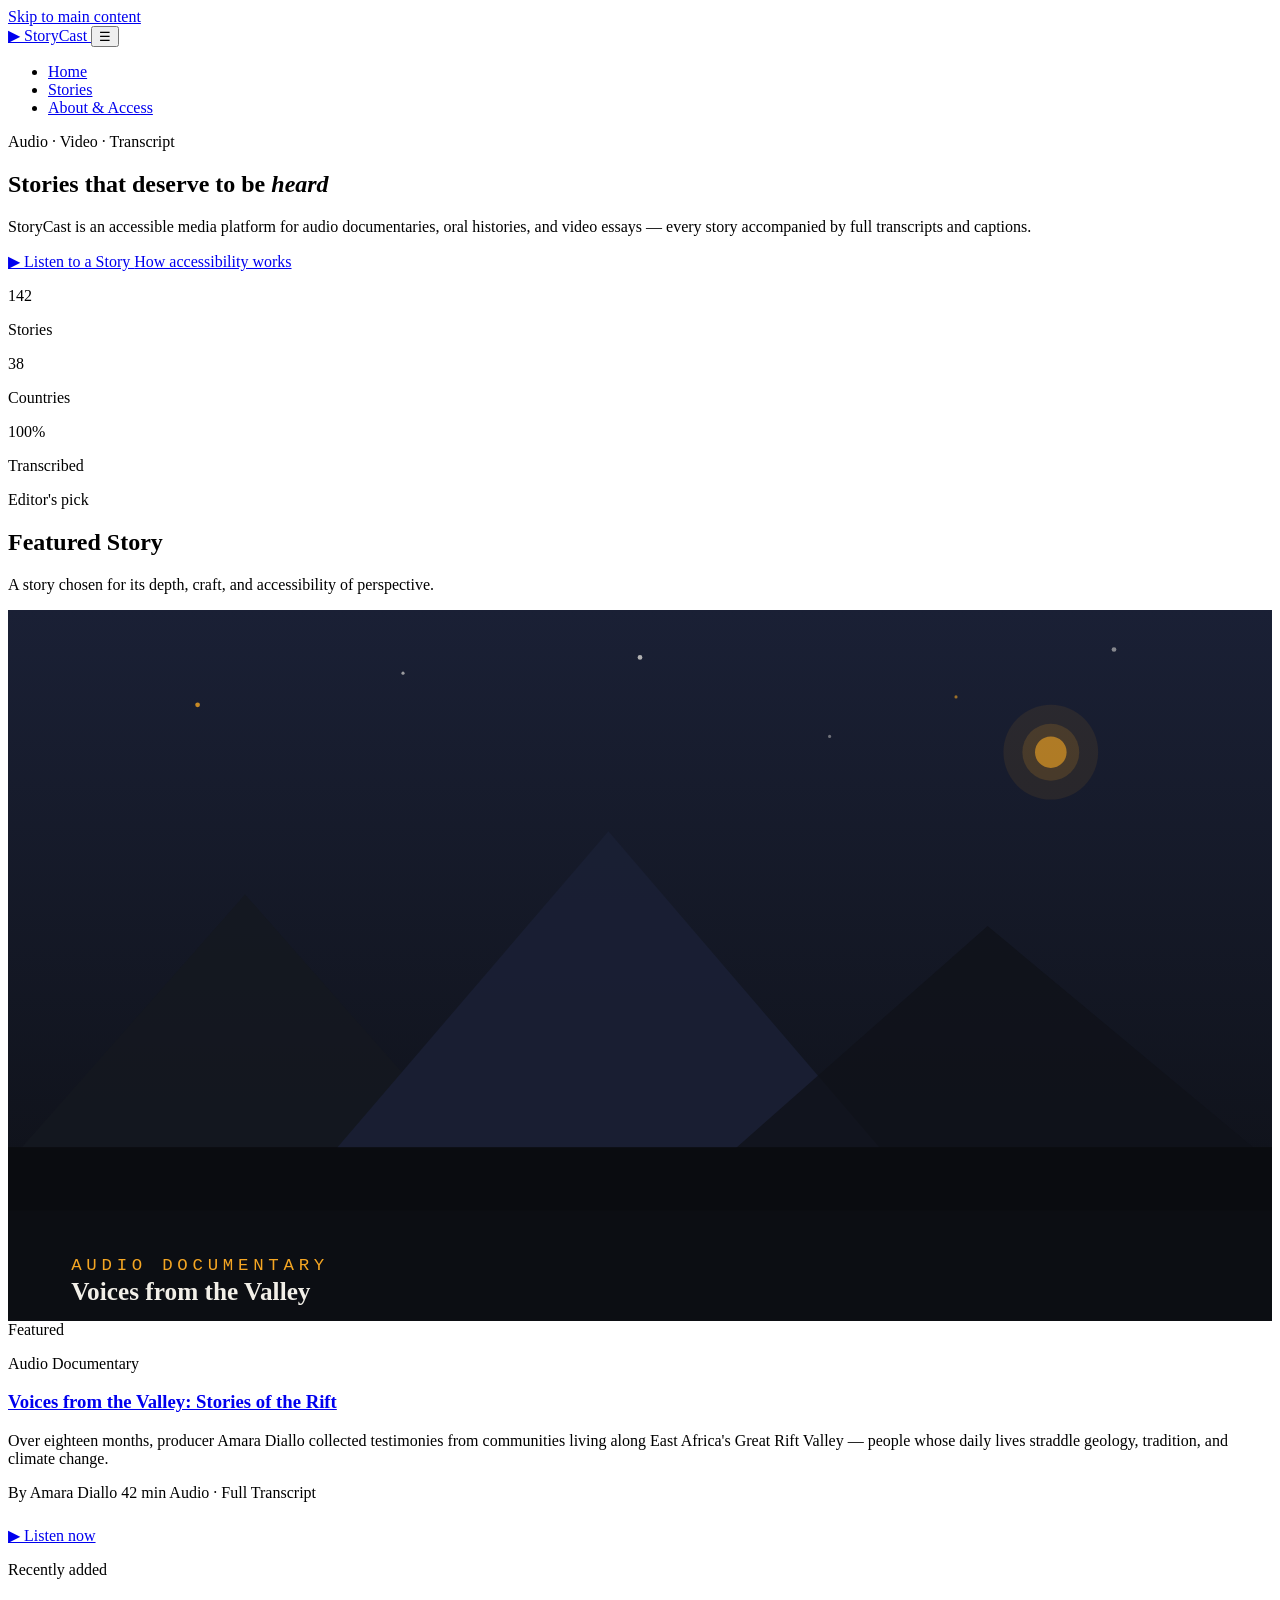
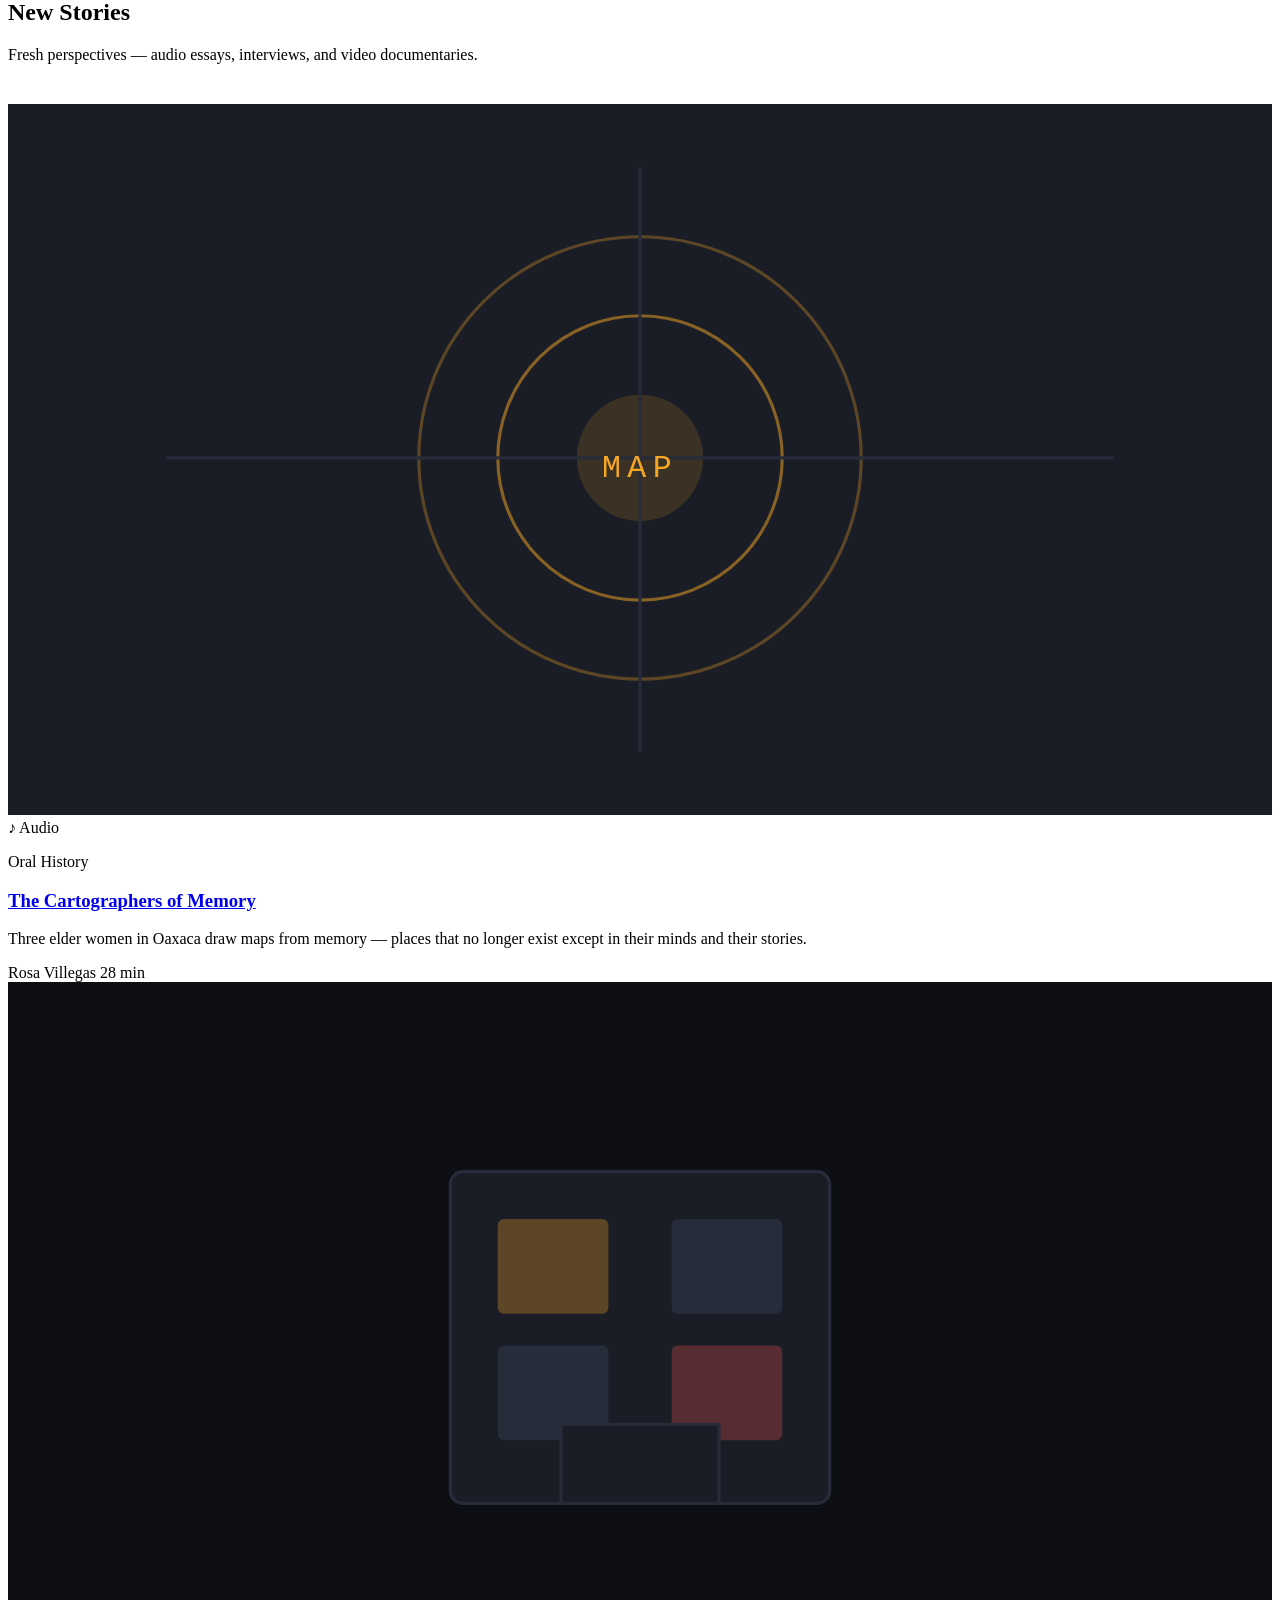
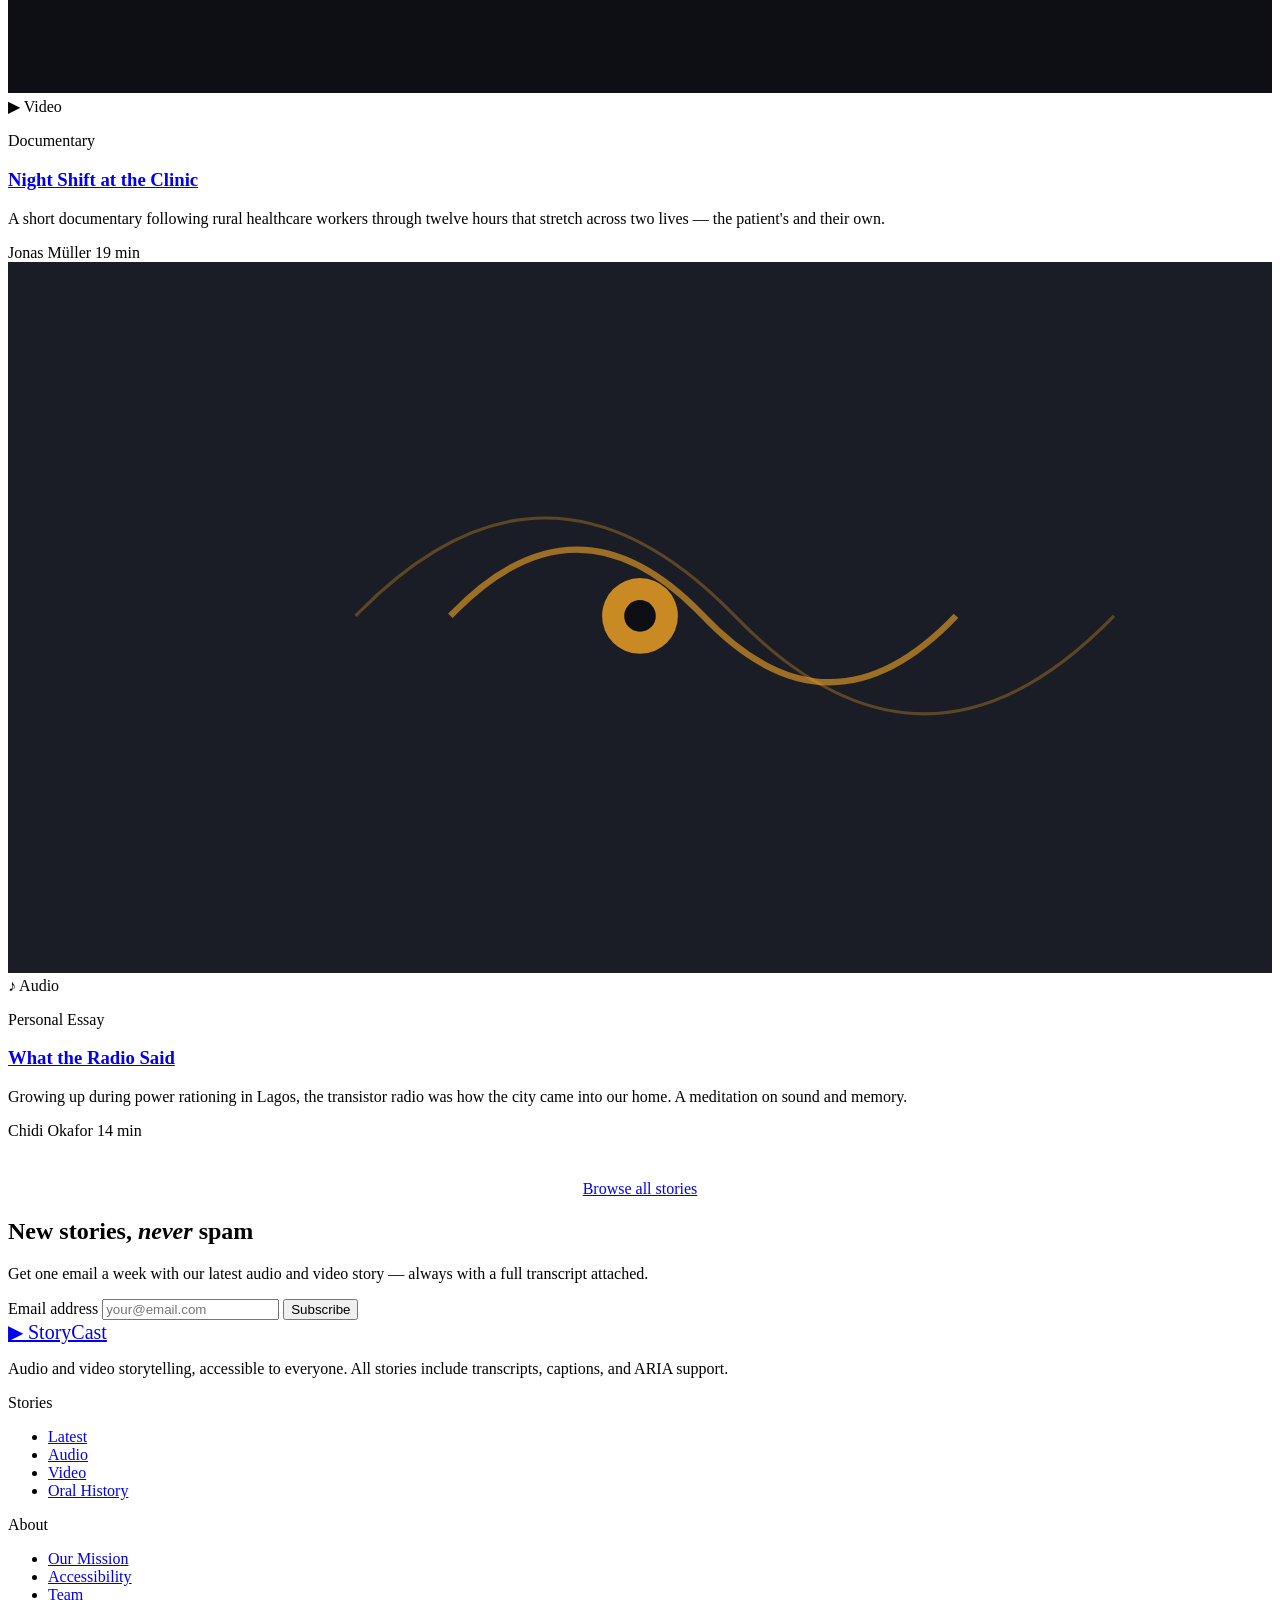
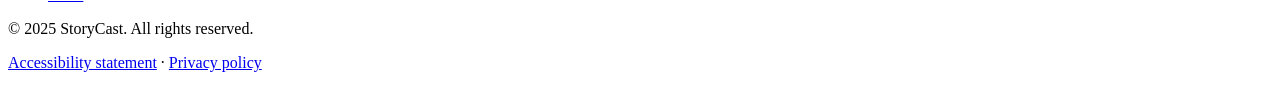
==== index.html @ 419a3214 "updates This HTML file serves as the main structure for the StoryCast website, including metadata, n" ====
<!DOCTYPE html>
<html lang="en">
<head>
  <meta charset="UTF-8" />
  <meta name="viewport" content="width=device-width, initial-scale=1.0" />
  <meta name="description" content="StoryCast — audio and video storytelling from voices around the world. Fully accessible, human-centered narratives." />
  <title>StoryCast — Audio & Video Storytelling</title>
  <link rel="stylesheet" href="css/main.css" />
</head>
<body>

  <!-- Skip navigation link for keyboard users -->
  <a class="skip-link" href="#main-content">Skip to main content</a>

  <!-- ─── Site Header ─────────────────────────────────────────────────── -->
  <header class="site-header" role="banner">
    <div class="container site-header__inner">
      <a href="index.html" class="site-header__logo" aria-label="StoryCast home">
        <span class="site-header__logo-mark" aria-hidden="true">▶</span>
        StoryCast
      </a>

      <button class="site-nav__toggle"
              aria-controls="primary-nav"
              aria-expanded="false"
              aria-label="Toggle navigation">
        ☰
      </button>

      <nav aria-label="Primary navigation">
        <ul class="site-nav" id="primary-nav" role="list">
          <li><a class="site-nav__link" href="index.html" aria-current="page">Home</a></li>
          <li><a class="site-nav__link" href="story/voices-from-the-valley.html">Stories</a></li>
          <li><a class="site-nav__link" href="about.html">About & Access</a></li>
        </ul>
      </nav>
    </div>
  </header>

  <!-- ─── Main Content ────────────────────────────────────────────────── -->
  <main id="main-content">

    <!-- Hero -->
    <section class="page-section" aria-labelledby="hero-heading">
      <div class="container">
        <div class="hero">
          <p class="hero__label" aria-hidden="true">Audio · Video · Transcript</p>

          <h1 class="hero__title" id="hero-heading">
            Stories that deserve to be <em>heard</em>
          </h1>

          <p class="hero__description">
            StoryCast is an accessible media platform for audio documentaries,
            oral histories, and video essays — every story accompanied by full
            transcripts and captions.
          </p>

          <div class="hero__actions">
            <a href="story/voices-from-the-valley.html" class="btn btn--primary">
              <span aria-hidden="true">▶</span>
              Listen to a Story
            </a>
            <a href="about.html" class="btn btn--outline">
              How accessibility works
            </a>
          </div>

          <div class="hero__stats" role="list" aria-label="Platform statistics">
            <div class="hero__stat" role="listitem">
              <p class="hero__stat-number">142</p>
              <p class="hero__stat-label">Stories</p>
            </div>
            <div class="hero__stat" role="listitem">
              <p class="hero__stat-number">38</p>
              <p class="hero__stat-label">Countries</p>
            </div>
            <div class="hero__stat" role="listitem">
              <p class="hero__stat-number">100%</p>
              <p class="hero__stat-label">Transcribed</p>
            </div>
          </div>
        </div>
      </div>
    </section>

    <!-- Featured Story -->
    <section class="page-section" aria-labelledby="featured-heading">
      <div class="container">
        <p class="section-label" aria-hidden="true">Editor's pick</p>
        <h2 class="section-title" id="featured-heading">Featured Story</h2>
        <p class="section-subtitle">A story chosen for its depth, craft, and accessibility of perspective.</p>

        <article class="featured-story" aria-label="Featured: Voices from the Valley">
          <div class="featured-story__media">
            <!-- Decorative placeholder image representing the story -->
            <svg aria-hidden="true" viewBox="0 0 800 450" xmlns="http://www.w3.org/2000/svg" style="width:100%;height:100%;display:block;">
              <defs>
                <linearGradient id="sky" x1="0" y1="0" x2="0" y2="1">
                  <stop offset="0%" stop-color="#1a2035"/>
                  <stop offset="100%" stop-color="#0D0F14"/>
                </linearGradient>
              </defs>
              <rect width="800" height="450" fill="url(#sky)"/>
              <!-- Mountains -->
              <polygon points="0,350 150,180 300,350" fill="#141820" opacity="0.8"/>
              <polygon points="200,350 380,140 560,350" fill="#1a2035" opacity="0.9"/>
              <polygon points="450,350 620,200 800,350" fill="#0f1219" opacity="0.8"/>
              <!-- Stars -->
              <circle cx="120" cy="60" r="1.5" fill="#F5A623" opacity="0.8"/>
              <circle cx="250" cy="40" r="1" fill="#F2EFE8" opacity="0.6"/>
              <circle cx="400" cy="30" r="1.5" fill="#F2EFE8" opacity="0.7"/>
              <circle cx="600" cy="55" r="1" fill="#F5A623" opacity="0.6"/>
              <circle cx="700" cy="25" r="1.5" fill="#F2EFE8" opacity="0.5"/>
              <circle cx="520" cy="80" r="1" fill="#F2EFE8" opacity="0.4"/>
              <!-- Moon glow -->
              <circle cx="660" cy="90" r="30" fill="#F5A623" opacity="0.08"/>
              <circle cx="660" cy="90" r="18" fill="#F5A623" opacity="0.15"/>
              <circle cx="660" cy="90" r="10" fill="#F5A623" opacity="0.6"/>
              <!-- Ground -->
              <rect x="0" y="340" width="800" height="110" fill="#0a0c10"/>
              <!-- Story text overlay area -->
              <rect x="0" y="380" width="800" height="70" fill="rgba(13,15,20,0.7)"/>
              <text x="40" y="418" fill="#F5A623" font-family="monospace" font-size="11" letter-spacing="3">AUDIO DOCUMENTARY</text>
              <text x="40" y="437" fill="#F2EFE8" font-family="Georgia" font-size="16" font-weight="bold">Voices from the Valley</text>
            </svg>
            <div class="featured-story__badge" aria-label="Featured story">Featured</div>
          </div>

          <div class="featured-story__content">
            <p class="featured-story__category">Audio Documentary</p>
            <h3 class="featured-story__title">
              <a href="story/voices-from-the-valley.html">
                Voices from the Valley: Stories of the Rift
              </a>
            </h3>
            <p class="featured-story__excerpt">
              Over eighteen months, producer Amara Diallo collected testimonies
              from communities living along East Africa's Great Rift Valley —
              people whose daily lives straddle geology, tradition, and climate change.
            </p>
            <div class="featured-story__meta">
              <span>By Amara Diallo</span>
              <span aria-label="Duration: 42 minutes">42 min</span>
              <span>Audio · Full Transcript</span>
            </div>
            <div style="margin-top: 1.5rem;">
              <a href="story/voices-from-the-valley.html" class="btn btn--primary">
                <span aria-hidden="true">▶</span> Listen now
              </a>
            </div>
          </div>
        </article>
      </div>
    </section>

    <!-- Recent Stories Grid -->
    <section class="page-section" aria-labelledby="recent-heading">
      <div class="container">
        <p class="section-label" aria-hidden="true">Recently added</p>
        <h2 class="section-title" id="recent-heading">New Stories</h2>
        <p class="section-subtitle">Fresh perspectives — audio essays, interviews, and video documentaries.</p>

        <div class="story-grid" style="margin-top: 2.5rem;">
          <div class="stories-grid">

            <article class="story-card" aria-label="Story: The Cartographers of Memory">
              <div class="story-card__thumbnail">
                <svg aria-hidden="true" viewBox="0 0 400 225" xmlns="http://www.w3.org/2000/svg" style="width:100%;height:100%">
                  <rect width="400" height="225" fill="#1A1D26"/>
                  <circle cx="200" cy="112" r="70" fill="none" stroke="#F5A623" stroke-width="1" opacity="0.3"/>
                  <circle cx="200" cy="112" r="45" fill="none" stroke="#F5A623" stroke-width="1" opacity="0.5"/>
                  <circle cx="200" cy="112" r="20" fill="#F5A623" opacity="0.15"/>
                  <line x1="50" y1="112" x2="350" y2="112" stroke="#272C3A" stroke-width="1"/>
                  <line x1="200" y1="20" x2="200" y2="205" stroke="#272C3A" stroke-width="1"/>
                  <text x="200" y="118" text-anchor="middle" fill="#F5A623" font-family="monospace" font-size="10" letter-spacing="2">MAP</text>
                </svg>
                <span class="story-card__badge story-card__badge--audio" aria-label="Audio story">
                  ♪ Audio
                </span>
              </div>
              <div class="story-card__body">
                <p class="story-card__category">Oral History</p>
                <h3 class="story-card__title">
                  <a href="story/voices-from-the-valley.html">The Cartographers of Memory</a>
                </h3>
                <p class="story-card__excerpt">
                  Three elder women in Oaxaca draw maps from memory — places that no
                  longer exist except in their minds and their stories.
                </p>
                <div class="story-card__meta">
                  <span>Rosa Villegas</span>
                  <span class="story-card__duration" aria-label="Duration: 28 minutes">28 min</span>
                </div>
              </div>
            </article>

            <article class="story-card" aria-label="Story: Night Shift at the Clinic">
              <div class="story-card__thumbnail">
                <svg aria-hidden="true" viewBox="0 0 400 225" xmlns="http://www.w3.org/2000/svg" style="width:100%;height:100%">
                  <rect width="400" height="225" fill="#0D0F14"/>
                  <rect x="140" y="60" width="120" height="105" rx="4" fill="#1A1D26" stroke="#272C3A" stroke-width="1"/>
                  <rect x="155" y="75" width="35" height="30" rx="2" fill="#F5A623" opacity="0.3"/>
                  <rect x="210" y="75" width="35" height="30" rx="2" fill="#272C3A"/>
                  <rect x="155" y="115" width="35" height="30" rx="2" fill="#272C3A"/>
                  <rect x="210" y="115" width="35" height="30" rx="2" fill="#E8534A" opacity="0.3"/>
                  <rect x="175" y="140" width="50" height="25" rx="0" fill="#1A1D26" stroke="#272C3A"/>
                </svg>
                <span class="story-card__badge story-card__badge--video" aria-label="Video story">
                  ▶ Video
                </span>
              </div>
              <div class="story-card__body">
                <p class="story-card__category">Documentary</p>
                <h3 class="story-card__title">
                  <a href="story/voices-from-the-valley.html">Night Shift at the Clinic</a>
                </h3>
                <p class="story-card__excerpt">
                  A short documentary following rural healthcare workers through 
                  twelve hours that stretch across two lives — the patient's and their own.
                </p>
                <div class="story-card__meta">
                  <span>Jonas Müller</span>
                  <span class="story-card__duration" aria-label="Duration: 19 minutes">19 min</span>
                </div>
              </div>
            </article>

            <article class="story-card" aria-label="Story: What the Radio Said">
              <div class="story-card__thumbnail">
                <svg aria-hidden="true" viewBox="0 0 400 225" xmlns="http://www.w3.org/2000/svg" style="width:100%;height:100%">
                  <rect width="400" height="225" fill="#1A1D26"/>
                  <!-- Sound waves -->
                  <path d="M140,112 Q180,70 220,112 Q260,154 300,112" fill="none" stroke="#F5A623" stroke-width="2" opacity="0.6"/>
                  <path d="M110,112 Q170,50 230,112 Q290,174 350,112" fill="none" stroke="#F5A623" stroke-width="1" opacity="0.3"/>
                  <circle cx="200" cy="112" r="12" fill="#F5A623" opacity="0.8"/>
                  <circle cx="200" cy="112" r="5" fill="#0D0F14"/>
                </svg>
                <span class="story-card__badge story-card__badge--audio" aria-label="Audio story">
                  ♪ Audio
                </span>
              </div>
              <div class="story-card__body">
                <p class="story-card__category">Personal Essay</p>
                <h3 class="story-card__title">
                  <a href="story/voices-from-the-valley.html">What the Radio Said</a>
                </h3>
                <p class="story-card__excerpt">
                  Growing up during power rationing in Lagos, the transistor radio 
                  was how the city came into our home. A meditation on sound and memory.
                </p>
                <div class="story-card__meta">
                  <span>Chidi Okafor</span>
                  <span class="story-card__duration" aria-label="Duration: 14 minutes">14 min</span>
                </div>
              </div>
            </article>

          </div><!-- .stories-grid -->
        </div><!-- .story-grid container query wrapper -->

        <div style="text-align: center; margin-top: 2.5rem;">
          <a href="story/voices-from-the-valley.html" class="btn btn--outline">Browse all stories</a>
        </div>
      </div>
    </section>

    <!-- Newsletter / CTA -->
    <section class="page-section" aria-labelledby="newsletter-heading">
      <div class="container">
        <div class="cta-band">
          <div>
            <h2 class="cta-band__heading" id="newsletter-heading">
              New stories, <em>never</em> spam
            </h2>
            <p class="cta-band__body">
              Get one email a week with our latest audio and video story — 
              always with a full transcript attached.
            </p>
          </div>
          <form class="cta-band__form" action="#" method="post" novalidate aria-label="Newsletter signup">
            <label for="newsletter-email" class="sr-only">Email address</label>
            <input
              class="cta-band__input"
              type="email"
              id="newsletter-email"
              name="email"
              placeholder="your@email.com"
              autocomplete="email"
              required
              aria-required="true"
            />
            <button type="submit" class="btn btn--primary">Subscribe</button>
          </form>
        </div>
      </div>
    </section>

  </main>

  <!-- ─── Site Footer ──────────────────────────────────────────────────── -->
  <footer class="site-footer" role="contentinfo">
    <div class="container">
      <div class="site-footer__inner">
        <div class="site-footer__brand">
          <a href="index.html" class="site-header__logo" aria-label="StoryCast home" style="font-size:1.25rem;">
            <span class="site-header__logo-mark" aria-hidden="true">▶</span>
            StoryCast
          </a>
          <p>Audio and video storytelling, accessible to everyone. All stories include transcripts, captions, and ARIA support.</p>
        </div>

        <nav aria-label="Footer navigation — Stories">
          <p class="site-footer__heading">Stories</p>
          <ul class="site-footer__links" role="list">
            <li><a href="story/voices-from-the-valley.html">Latest</a></li>
            <li><a href="story/voices-from-the-valley.html">Audio</a></li>
            <li><a href="story/voices-from-the-valley.html">Video</a></li>
            <li><a href="story/voices-from-the-valley.html">Oral History</a></li>
          </ul>
        </nav>

        <nav aria-label="Footer navigation — About">
          <p class="site-footer__heading">About</p>
          <ul class="site-footer__links" role="list">
            <li><a href="about.html">Our Mission</a></li>
            <li><a href="about.html#accessibility">Accessibility</a></li>
            <li><a href="about.html#team">Team</a></li>
          </ul>
        </nav>
      </div>

      <div class="site-footer__bottom">
        <p>© 2025 StoryCast. All rights reserved.</p>
        <p>
          <a href="about.html#accessibility">Accessibility statement</a> ·
          <a href="#" rel="noopener">Privacy policy</a>
        </p>
      </div>
    </div>
  </footer>

  <script>
    // Mobile nav toggle
    const toggle = document.querySelector('.site-nav__toggle');
    const nav = document.querySelector('.site-nav');
    if (toggle && nav) {
      toggle.addEventListener('click', () => {
        const isOpen = nav.classList.toggle('is-open');
        toggle.setAttribute('aria-expanded', isOpen);
        toggle.textContent = isOpen ? '✕' : '☰';
      });
    }
  </script>

</body>
</html>
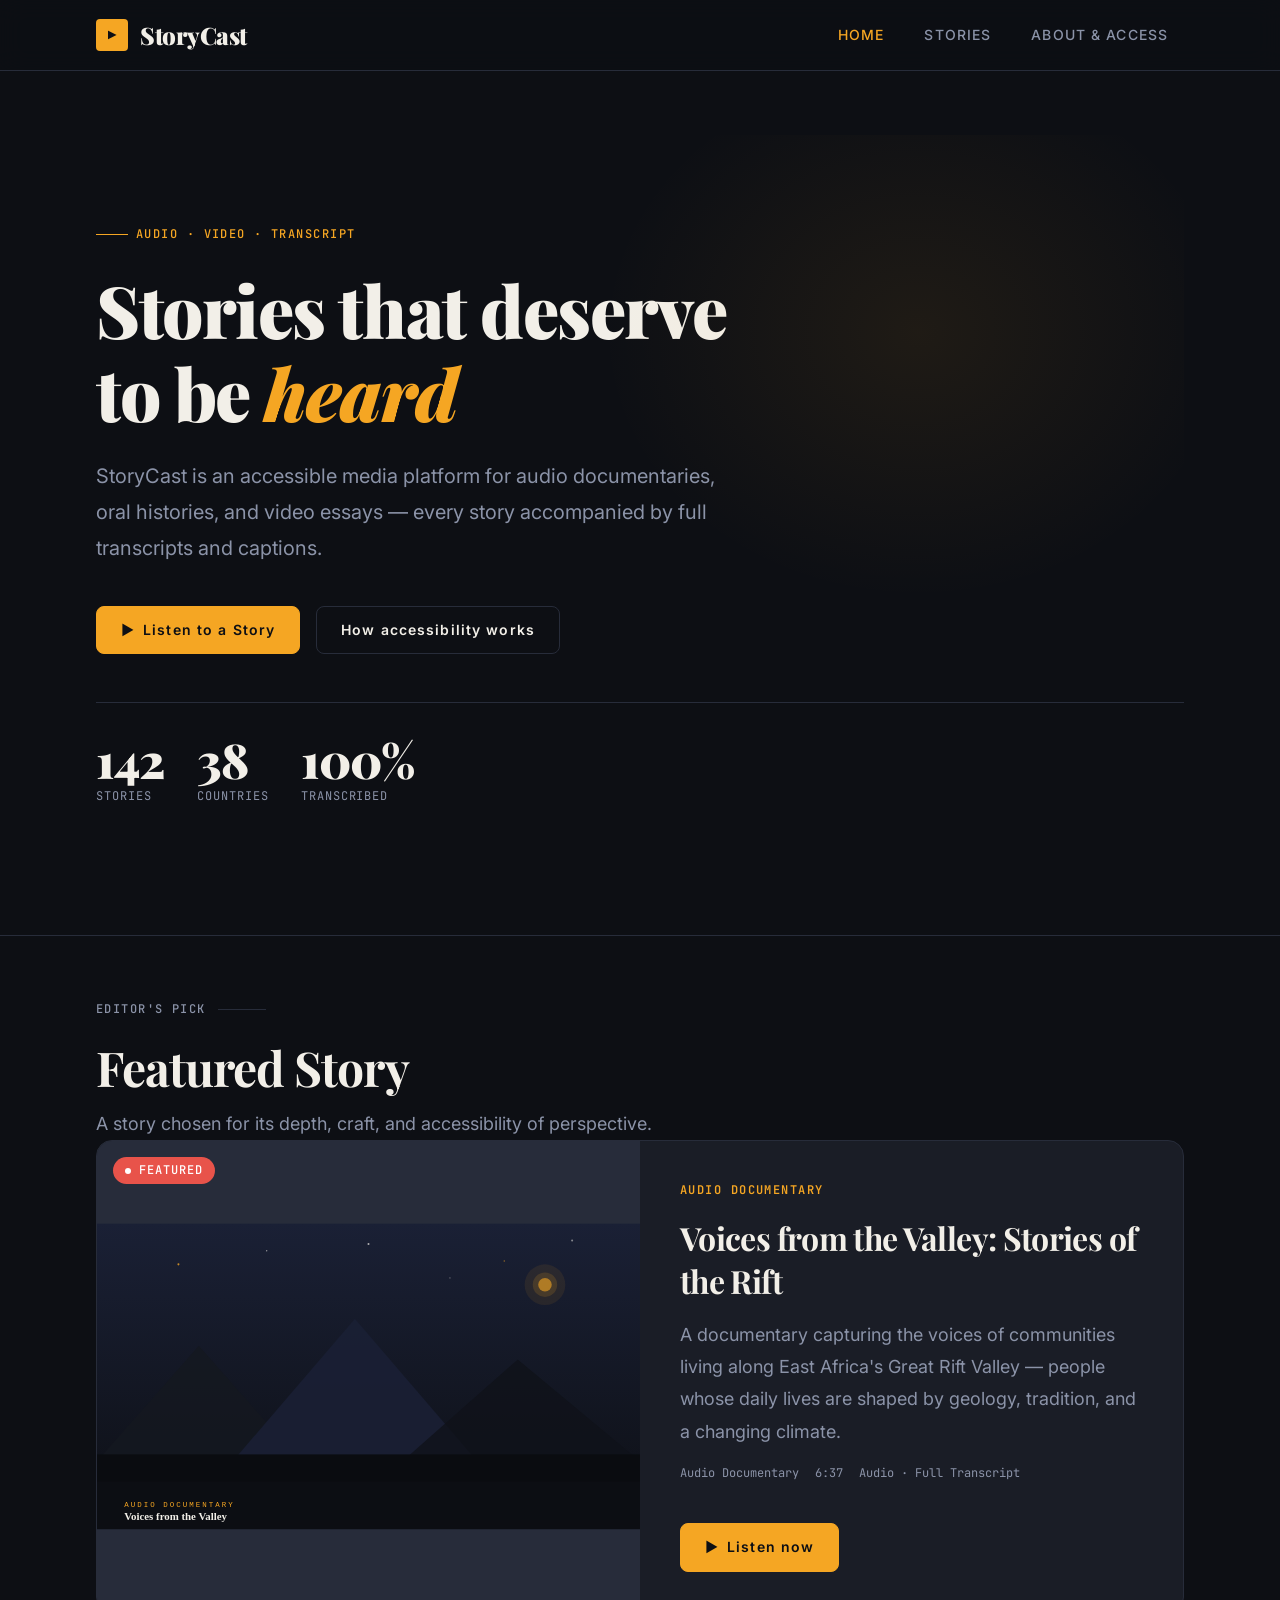
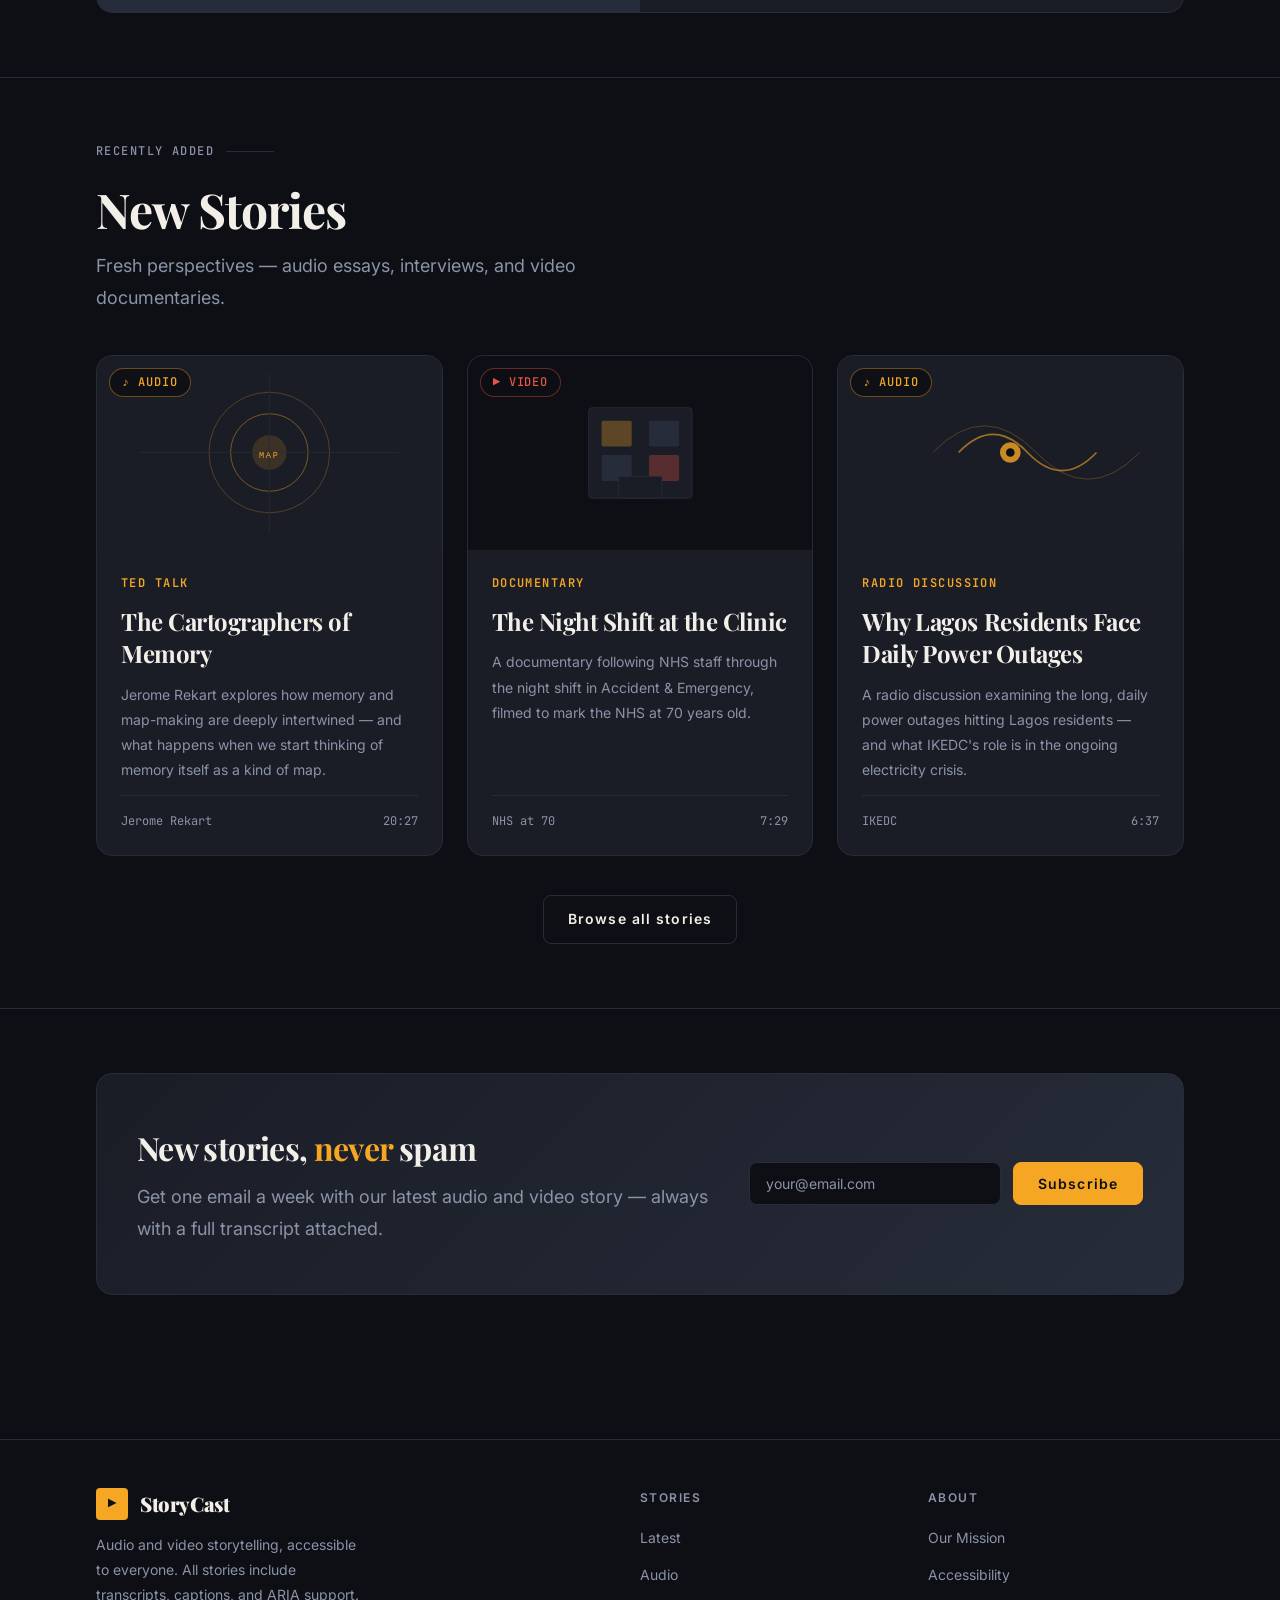
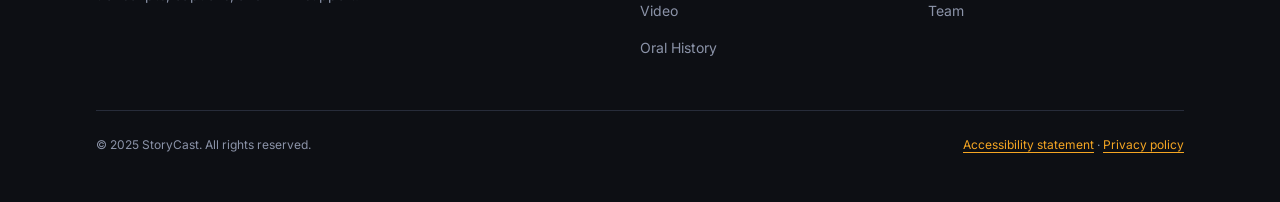
==== commit d3e4ca83: "updates" ====
--- a/index.html
+++ b/index.html
@@ -135,13 +135,13 @@
               </a>
             </h3>
             <p class="featured-story__excerpt">
-              Over eighteen months, producer Amara Diallo collected testimonies
-              from communities living along East Africa's Great Rift Valley —
-              people whose daily lives straddle geology, tradition, and climate change.
+              A documentary capturing the voices of communities living along East Africa's
+              Great Rift Valley — people whose daily lives are shaped by geology,
+              tradition, and a changing climate.
             </p>
             <div class="featured-story__meta">
-              <span>By Amara Diallo</span>
-              <span aria-label="Duration: 42 minutes">42 min</span>
+              <span>Audio Documentary</span>
+              <span aria-label="Duration: 6 minutes 37 seconds">6:37</span>
               <span>Audio · Full Transcript</span>
             </div>
             <div style="margin-top: 1.5rem;">
@@ -180,22 +180,22 @@
                 </span>
               </div>
               <div class="story-card__body">
-                <p class="story-card__category">Oral History</p>
+                <p class="story-card__category">TED Talk</p>
                 <h3 class="story-card__title">
-                  <a href="story/voices-from-the-valley.html">The Cartographers of Memory</a>
+                  <a href="story/cartographers-of-memory.html">The Cartographers of Memory</a>
                 </h3>
                 <p class="story-card__excerpt">
-                  Three elder women in Oaxaca draw maps from memory — places that no
-                  longer exist except in their minds and their stories.
+                  Jerome Rekart explores how memory and map-making are deeply intertwined —
+                  and what happens when we start thinking of memory itself as a kind of map.
                 </p>
                 <div class="story-card__meta">
-                  <span>Rosa Villegas</span>
-                  <span class="story-card__duration" aria-label="Duration: 28 minutes">28 min</span>
+                  <span>Jerome Rekart</span>
+                  <span class="story-card__duration" aria-label="Duration: 20 minutes 27 seconds">20:27</span>
                 </div>
               </div>
             </article>
 
-            <article class="story-card" aria-label="Story: Night Shift at the Clinic">
+            <article class="story-card" aria-label="Story: The Night Shift at the Clinic">
               <div class="story-card__thumbnail">
                 <svg aria-hidden="true" viewBox="0 0 400 225" xmlns="http://www.w3.org/2000/svg" style="width:100%;height:100%">
                   <rect width="400" height="225" fill="#0D0F14"/>
@@ -213,20 +213,20 @@
               <div class="story-card__body">
                 <p class="story-card__category">Documentary</p>
                 <h3 class="story-card__title">
-                  <a href="story/voices-from-the-valley.html">Night Shift at the Clinic</a>
+                  <a href="story/night-shift-at-the-clinic.html">The Night Shift at the Clinic</a>
                 </h3>
                 <p class="story-card__excerpt">
-                  A short documentary following rural healthcare workers through 
-                  twelve hours that stretch across two lives — the patient's and their own.
+                  A documentary following NHS staff through the night shift in Accident &
+                  Emergency, filmed to mark the NHS at 70 years old.
                 </p>
                 <div class="story-card__meta">
-                  <span>Jonas Müller</span>
-                  <span class="story-card__duration" aria-label="Duration: 19 minutes">19 min</span>
+                  <span>NHS at 70</span>
+                  <span class="story-card__duration" aria-label="Duration: 7 minutes 29 seconds">7:29</span>
                 </div>
               </div>
             </article>
 
-            <article class="story-card" aria-label="Story: What the Radio Said">
+            <article class="story-card" aria-label="Story: Radio Discussion — Lagos Power Outages">
               <div class="story-card__thumbnail">
                 <svg aria-hidden="true" viewBox="0 0 400 225" xmlns="http://www.w3.org/2000/svg" style="width:100%;height:100%">
                   <rect width="400" height="225" fill="#1A1D26"/>
@@ -241,17 +241,17 @@
                 </span>
               </div>
               <div class="story-card__body">
-                <p class="story-card__category">Personal Essay</p>
+                <p class="story-card__category">Radio Discussion</p>
                 <h3 class="story-card__title">
-                  <a href="story/voices-from-the-valley.html">What the Radio Said</a>
+                  <a href="story/radio-discussion.html">Why Lagos Residents Face Daily Power Outages</a>
                 </h3>
                 <p class="story-card__excerpt">
-                  Growing up during power rationing in Lagos, the transistor radio 
-                  was how the city came into our home. A meditation on sound and memory.
+                  A radio discussion examining the long, daily power outages hitting Lagos
+                  residents — and what IKEDC's role is in the ongoing electricity crisis.
                 </p>
                 <div class="story-card__meta">
-                  <span>Chidi Okafor</span>
-                  <span class="story-card__duration" aria-label="Duration: 14 minutes">14 min</span>
+                  <span>IKEDC</span>
+                  <span class="story-card__duration" aria-label="Duration: 6 minutes 37 seconds">6:37</span>
                 </div>
               </div>
             </article>
@@ -354,4 +354,4 @@
   </script>
 
 </body>
-</html>
+</html>
--- a/css/main.css
+++ b/css/main.css
@@ -0,0 +1,1224 @@
+@charset "UTF-8";
+@import url("https://fonts.googleapis.com/css2?family=Playfair+Display:ital,wght@0,700;0,900;1,700&family=Inter:wght@300;400;500;600&family=JetBrains+Mono:wght@400;500&display=swap");
+*, *::before, *::after {
+  box-sizing: border-box;
+  margin: 0;
+  padding: 0;
+}
+
+html {
+  scroll-behavior: smooth;
+  -webkit-text-size-adjust: 100%;
+}
+
+@media (prefers-reduced-motion: reduce) {
+  html {
+    scroll-behavior: auto;
+  }
+  *, *::before, *::after {
+    animation-duration: 0.01ms !important;
+    animation-iteration-count: 1 !important;
+    transition-duration: 0.01ms !important;
+  }
+}
+body {
+  font-family: "Inter", system-ui, sans-serif;
+  font-size: clamp(1rem, 1vw + 0.75rem, 1.125rem);
+  line-height: 1.6;
+  color: #F2EFE8;
+  background-color: #0D0F14;
+  -webkit-font-smoothing: antialiased;
+  min-height: 100dvh;
+}
+
+img, video {
+  max-width: 100%;
+  display: block;
+}
+
+audio {
+  width: 100%;
+}
+
+a {
+  color: #F5A623;
+  text-decoration-thickness: 1px;
+  text-underline-offset: 3px;
+  transition: color 150ms ease, opacity 150ms ease;
+}
+a:hover {
+  color: #C07D10;
+}
+
+:focus-visible {
+  outline: 2.5px solid #F5A623;
+  outline-offset: 3px;
+  border-radius: 0.25rem;
+}
+
+.skip-link {
+  position: absolute;
+  top: -100%;
+  left: 1rem;
+  z-index: 9999;
+  padding: 0.75rem 1.5rem;
+  background: #F5A623;
+  color: #0D0F14;
+  font-weight: 600;
+  font-size: clamp(0.833rem, 0.8vw + 0.65rem, 0.875rem);
+  border-radius: 0.5rem;
+  text-decoration: none;
+  transition: top 150ms ease;
+}
+.skip-link:focus {
+  top: 1rem;
+}
+
+.sr-only {
+  position: absolute;
+  width: 1px;
+  height: 1px;
+  padding: 0;
+  margin: -1px;
+  overflow: hidden;
+  clip: rect(0, 0, 0, 0);
+  white-space: nowrap;
+  border: 0;
+}
+
+.container {
+  width: 100%;
+  max-width: 72rem;
+  margin-inline: auto;
+  padding-inline: 1.5rem;
+}
+@media (min-width: 48rem) {
+  .container {
+    padding-inline: 2rem;
+  }
+}
+
+.site-header {
+  position: sticky;
+  top: 0;
+  z-index: 100;
+  background: rgba(13, 15, 20, 0.92);
+  backdrop-filter: blur(12px);
+  -webkit-backdrop-filter: blur(12px);
+  border-bottom: 1px solid #272C3A;
+}
+.site-header__inner {
+  display: flex;
+  align-items: center;
+  justify-content: space-between;
+  gap: 1.5rem;
+  padding-block: 1rem;
+}
+.site-header__logo {
+  display: flex;
+  align-items: center;
+  gap: 0.75rem;
+  text-decoration: none;
+  color: #F2EFE8;
+  font-family: "Playfair Display", Georgia, serif;
+  font-size: clamp(1.25rem, 2vw + 0.75rem, 1.5rem);
+  font-weight: 900;
+  letter-spacing: -0.02em;
+  flex-shrink: 0;
+}
+.site-header__logo-mark {
+  display: inline-flex;
+  align-items: center;
+  justify-content: center;
+  width: 2rem;
+  height: 2rem;
+  background: #F5A623;
+  color: #0D0F14;
+  border-radius: 0.25rem;
+  font-size: clamp(0.833rem, 0.8vw + 0.65rem, 0.875rem);
+  font-family: "JetBrains Mono", "Courier New", monospace;
+  font-weight: 500;
+}
+.site-header__logo:hover .site-header__logo-mark {
+  background: #C07D10;
+}
+
+.site-nav {
+  display: flex;
+  align-items: center;
+  gap: 0.5rem;
+  list-style: none;
+}
+.site-nav__link {
+  display: inline-block;
+  padding: 0.5rem 1rem;
+  font-size: clamp(0.833rem, 0.8vw + 0.65rem, 0.875rem);
+  font-weight: 500;
+  color: #8B93A8;
+  text-decoration: none;
+  border-radius: 0.5rem;
+  letter-spacing: 0.08em;
+  text-transform: uppercase;
+  transition: color 150ms ease, background 150ms ease;
+}
+.site-nav__link:hover {
+  color: #F2EFE8;
+  background: #272C3A;
+}
+.site-nav__link[aria-current=page] {
+  color: #F5A623;
+}
+.site-nav__toggle {
+  display: none;
+  background: none;
+  border: 1px solid #272C3A;
+  border-radius: 0.25rem;
+  padding: 0.5rem;
+  color: #F2EFE8;
+  cursor: pointer;
+  line-height: 1;
+  font-size: clamp(1.125rem, 1.2vw + 0.85rem, 1.25rem);
+}
+@media (max-width: 42rem) {
+  .site-nav__toggle {
+    display: flex;
+    align-items: center;
+  }
+}
+@media (max-width: 42rem) {
+  .site-nav {
+    position: fixed;
+    inset: 0;
+    top: 4rem;
+    flex-direction: column;
+    align-items: flex-start;
+    justify-content: flex-start;
+    background: #0D0F14;
+    padding: 2rem 1.5rem;
+    gap: 0.5rem;
+    transform: translateX(-100%);
+    transition: transform 250ms ease;
+    z-index: 99;
+  }
+  .site-nav.is-open {
+    transform: translateX(0);
+  }
+  .site-nav__link {
+    font-size: clamp(1.125rem, 1.2vw + 0.85rem, 1.25rem);
+    padding: 0.75rem 1rem;
+  }
+}
+
+.site-footer {
+  border-top: 1px solid #272C3A;
+  padding-block: 3rem;
+  margin-top: 5rem;
+}
+.site-footer__inner {
+  display: grid;
+  grid-template-columns: 1fr;
+  gap: 2rem;
+}
+@media (min-width: 48rem) {
+  .site-footer__inner {
+    grid-template-columns: 2fr 1fr 1fr;
+  }
+}
+.site-footer__brand p {
+  font-size: clamp(0.833rem, 0.8vw + 0.65rem, 0.875rem);
+  color: #8B93A8;
+  max-width: 30ch;
+  margin-top: 0.75rem;
+  line-height: 1.8;
+}
+.site-footer__heading {
+  font-size: clamp(0.694rem, 0.6vw + 0.6rem, 0.75rem);
+  font-weight: 600;
+  letter-spacing: 0.12em;
+  text-transform: uppercase;
+  color: #8B93A8;
+  margin-bottom: 1rem;
+}
+.site-footer__links {
+  list-style: none;
+  display: flex;
+  flex-direction: column;
+  gap: 0.5rem;
+}
+.site-footer__links a {
+  color: #8B93A8;
+  font-size: clamp(0.833rem, 0.8vw + 0.65rem, 0.875rem);
+  text-decoration: none;
+}
+.site-footer__links a:hover {
+  color: #F2EFE8;
+}
+.site-footer__bottom {
+  margin-top: 3rem;
+  padding-top: 1.5rem;
+  border-top: 1px solid #272C3A;
+  display: flex;
+  align-items: center;
+  justify-content: space-between;
+  flex-wrap: wrap;
+  gap: 1rem;
+  font-size: clamp(0.694rem, 0.6vw + 0.6rem, 0.75rem);
+  color: #8B93A8;
+}
+
+.story-grid {
+  container-type: inline-size;
+  container-name: story-grid;
+}
+
+.story-card {
+  background: #1A1D26;
+  border: 1px solid #272C3A;
+  border-radius: 1rem;
+  overflow: hidden;
+  transition: border-color 250ms ease, transform 250ms ease;
+  display: flex;
+  flex-direction: column;
+}
+.story-card:hover {
+  border-color: rgba(245, 166, 35, 0.4);
+  transform: translateY(-2px);
+  box-shadow: 0 0 24px rgba(245, 166, 35, 0.25);
+}
+.story-card__thumbnail {
+  aspect-ratio: 16/9;
+  overflow: hidden;
+  position: relative;
+  background: #272C3A;
+}
+.story-card__thumbnail img {
+  width: 100%;
+  height: 100%;
+  object-fit: cover;
+  transition: transform 400ms ease;
+}
+.story-card:hover .story-card__thumbnail img {
+  transform: scale(1.04);
+}
+.story-card__badge {
+  position: absolute;
+  top: 0.75rem;
+  left: 0.75rem;
+  display: inline-flex;
+  align-items: center;
+  gap: 0.25rem;
+  padding: 0.25rem 0.75rem;
+  border-radius: 9999px;
+  font-family: "JetBrains Mono", "Courier New", monospace;
+  font-size: clamp(0.694rem, 0.6vw + 0.6rem, 0.75rem);
+  font-weight: 500;
+  text-transform: uppercase;
+  letter-spacing: 0.08em;
+}
+.story-card__badge--audio {
+  background: rgba(13, 15, 20, 0.85);
+  color: #F5A623;
+  border: 1px solid rgba(245, 166, 35, 0.4);
+}
+.story-card__badge--video {
+  background: rgba(13, 15, 20, 0.85);
+  color: #E8534A;
+  border: 1px solid rgba(232, 83, 74, 0.4);
+}
+.story-card__body {
+  padding: 1.5rem;
+  flex: 1;
+  display: flex;
+  flex-direction: column;
+  gap: 0.75rem;
+}
+.story-card__category {
+  font-size: clamp(0.694rem, 0.6vw + 0.6rem, 0.75rem);
+  font-weight: 600;
+  letter-spacing: 0.12em;
+  text-transform: uppercase;
+  color: #F5A623;
+  font-family: "JetBrains Mono", "Courier New", monospace;
+}
+.story-card__title {
+  font-family: "Playfair Display", Georgia, serif;
+  font-size: clamp(1.25rem, 2vw + 0.75rem, 1.5rem);
+  font-weight: 700;
+  line-height: 1.35;
+  color: #F2EFE8;
+  letter-spacing: -0.02em;
+}
+.story-card__title a {
+  color: inherit;
+  text-decoration: none;
+}
+.story-card__title a:hover {
+  color: #F5A623;
+}
+.story-card__excerpt {
+  font-size: clamp(0.833rem, 0.8vw + 0.65rem, 0.875rem);
+  color: #8B93A8;
+  line-height: 1.8;
+  flex: 1;
+}
+.story-card__meta {
+  display: flex;
+  align-items: center;
+  justify-content: space-between;
+  gap: 1rem;
+  padding-top: 1rem;
+  border-top: 1px solid #272C3A;
+  font-size: clamp(0.694rem, 0.6vw + 0.6rem, 0.75rem);
+  color: #8B93A8;
+  font-family: "JetBrains Mono", "Courier New", monospace;
+}
+.story-card__duration {
+  display: flex;
+  align-items: center;
+  gap: 0.5rem;
+}
+@container story-grid (max-width: 480px) {
+  .story-card {
+    flex-direction: row;
+  }
+  .story-card .story-card__thumbnail {
+    width: 7rem;
+    aspect-ratio: unset;
+    flex-shrink: 0;
+  }
+  .story-card .story-card__body {
+    padding: 1rem;
+  }
+  .story-card .story-card__title {
+    font-size: clamp(1rem, 1vw + 0.75rem, 1.125rem);
+  }
+  .story-card .story-card__excerpt {
+    display: none;
+  }
+}
+
+.hero {
+  padding-block: 5rem 4rem;
+  position: relative;
+  overflow: hidden;
+}
+.hero::before {
+  content: "";
+  position: absolute;
+  top: -10%;
+  right: -5%;
+  width: 50vw;
+  height: 60vh;
+  background: radial-gradient(ellipse at center, rgba(245, 166, 35, 0.08) 0%, transparent 70%);
+  pointer-events: none;
+}
+.hero__label {
+  display: inline-flex;
+  align-items: center;
+  gap: 0.5rem;
+  font-family: "JetBrains Mono", "Courier New", monospace;
+  font-size: clamp(0.694rem, 0.6vw + 0.6rem, 0.75rem);
+  font-weight: 500;
+  letter-spacing: 0.12em;
+  text-transform: uppercase;
+  color: #F5A623;
+  margin-bottom: 1.5rem;
+}
+.hero__label::before {
+  content: "";
+  display: inline-block;
+  width: 2rem;
+  height: 1px;
+  background: #F5A623;
+}
+.hero__title {
+  font-family: "Playfair Display", Georgia, serif;
+  font-size: clamp(2.5rem, 6vw + 0.25rem, 4.5rem);
+  font-weight: 900;
+  line-height: 1.15;
+  letter-spacing: -0.02em;
+  color: #F2EFE8;
+  max-width: 14ch;
+  margin-bottom: 1.5rem;
+}
+.hero__title em {
+  font-style: italic;
+  color: #F5A623;
+}
+.hero__description {
+  font-size: clamp(1.125rem, 1.2vw + 0.85rem, 1.25rem);
+  color: #8B93A8;
+  max-width: 48ch;
+  line-height: 1.8;
+  margin-bottom: 2.5rem;
+}
+.hero__actions {
+  display: flex;
+  flex-wrap: wrap;
+  gap: 1rem;
+  align-items: center;
+}
+.hero__stats {
+  display: flex;
+  gap: 2rem;
+  margin-top: 3rem;
+  padding-top: 2rem;
+  border-top: 1px solid #272C3A;
+}
+@media (max-width: 42rem) {
+  .hero__stats {
+    gap: 1.5rem;
+  }
+}
+.hero__stat-number {
+  font-family: "Playfair Display", Georgia, serif;
+  font-size: clamp(2rem, 4vw + 0.5rem, 3rem);
+  font-weight: 900;
+  color: #F2EFE8;
+  letter-spacing: -0.02em;
+  line-height: 1;
+}
+.hero__stat-label {
+  font-size: clamp(0.694rem, 0.6vw + 0.6rem, 0.75rem);
+  color: #8B93A8;
+  font-family: "JetBrains Mono", "Courier New", monospace;
+  text-transform: uppercase;
+  letter-spacing: 0.08em;
+  margin-top: 0.25rem;
+}
+
+.btn {
+  display: inline-flex;
+  align-items: center;
+  gap: 0.5rem;
+  padding: 0.75rem 1.5rem;
+  border-radius: 0.5rem;
+  font-size: clamp(0.833rem, 0.8vw + 0.65rem, 0.875rem);
+  font-weight: 600;
+  text-decoration: none;
+  cursor: pointer;
+  border: 1px solid transparent;
+  transition: all 150ms ease;
+  letter-spacing: 0.08em;
+  font-family: "Inter", system-ui, sans-serif;
+}
+.btn--primary {
+  background: #F5A623;
+  color: #0D0F14;
+  border-color: #F5A623;
+}
+.btn--primary:hover {
+  background: #C07D10;
+  border-color: #C07D10;
+  color: #0D0F14;
+}
+.btn--outline {
+  background: transparent;
+  color: #F2EFE8;
+  border-color: #272C3A;
+}
+.btn--outline:hover {
+  border-color: #8B93A8;
+  background: #1A1D26;
+}
+.btn--ghost {
+  background: transparent;
+  color: #F5A623;
+  border-color: transparent;
+  padding-inline: 0.5rem;
+}
+.btn--ghost:hover {
+  text-decoration: underline;
+}
+
+.section-label {
+  font-family: "JetBrains Mono", "Courier New", monospace;
+  font-size: clamp(0.694rem, 0.6vw + 0.6rem, 0.75rem);
+  font-weight: 500;
+  letter-spacing: 0.12em;
+  text-transform: uppercase;
+  color: #8B93A8;
+  display: flex;
+  align-items: center;
+  gap: 0.75rem;
+  margin-bottom: 1rem;
+}
+.section-label::after {
+  content: "";
+  flex: 1;
+  max-width: 3rem;
+  height: 1px;
+  background: #272C3A;
+}
+
+.section-title {
+  font-family: "Playfair Display", Georgia, serif;
+  font-size: clamp(2rem, 4vw + 0.5rem, 3rem);
+  font-weight: 700;
+  letter-spacing: -0.02em;
+  line-height: 1.35;
+  color: #F2EFE8;
+  margin-bottom: 0.5rem;
+}
+
+.section-subtitle {
+  font-size: clamp(1rem, 1vw + 0.75rem, 1.125rem);
+  color: #8B93A8;
+  line-height: 1.8;
+  max-width: 52ch;
+}
+
+.featured-story {
+  background: #1A1D26;
+  border: 1px solid #272C3A;
+  border-radius: 1rem;
+  overflow: hidden;
+  display: grid;
+  grid-template-columns: 1fr;
+}
+@media (min-width: 56rem) {
+  .featured-story {
+    grid-template-columns: 1fr 1fr;
+  }
+}
+.featured-story__media {
+  position: relative;
+  min-height: 16rem;
+  background: #272C3A;
+}
+.featured-story__media img {
+  width: 100%;
+  height: 100%;
+  object-fit: cover;
+}
+.featured-story__media video {
+  width: 100%;
+  height: 100%;
+  object-fit: cover;
+}
+.featured-story__badge {
+  position: absolute;
+  top: 1rem;
+  left: 1rem;
+  background: #E8534A;
+  color: white;
+  font-family: "JetBrains Mono", "Courier New", monospace;
+  font-size: clamp(0.694rem, 0.6vw + 0.6rem, 0.75rem);
+  font-weight: 500;
+  padding: 0.25rem 0.75rem;
+  border-radius: 9999px;
+  text-transform: uppercase;
+  letter-spacing: 0.08em;
+  display: flex;
+  align-items: center;
+  gap: 0.5rem;
+}
+.featured-story__badge::before {
+  content: "";
+  display: inline-block;
+  width: 6px;
+  height: 6px;
+  background: white;
+  border-radius: 50%;
+  animation: pulse 1.5s ease infinite;
+}
+.featured-story__content {
+  padding: 2.5rem;
+  display: flex;
+  flex-direction: column;
+  justify-content: center;
+  gap: 1rem;
+}
+.featured-story__category {
+  font-family: "JetBrains Mono", "Courier New", monospace;
+  font-size: clamp(0.694rem, 0.6vw + 0.6rem, 0.75rem);
+  font-weight: 600;
+  letter-spacing: 0.12em;
+  text-transform: uppercase;
+  color: #F5A623;
+}
+.featured-story__title {
+  font-family: "Playfair Display", Georgia, serif;
+  font-size: clamp(1.5rem, 2.5vw + 0.9rem, 2rem);
+  font-weight: 700;
+  line-height: 1.35;
+  letter-spacing: -0.02em;
+}
+.featured-story__title a {
+  color: #F2EFE8;
+  text-decoration: none;
+}
+.featured-story__title a:hover {
+  color: #F5A623;
+}
+.featured-story__excerpt {
+  color: #8B93A8;
+  line-height: 1.8;
+  font-size: clamp(1rem, 1vw + 0.75rem, 1.125rem);
+}
+.featured-story__meta {
+  display: flex;
+  align-items: center;
+  gap: 1rem;
+  font-size: clamp(0.694rem, 0.6vw + 0.6rem, 0.75rem);
+  color: #8B93A8;
+  font-family: "JetBrains Mono", "Courier New", monospace;
+  flex-wrap: wrap;
+}
+
+@keyframes pulse {
+  0%, 100% {
+    opacity: 1;
+    transform: scale(1);
+  }
+  50% {
+    opacity: 0.5;
+    transform: scale(1.3);
+  }
+}
+.media-player {
+  background: #1A1D26;
+  border: 1px solid #272C3A;
+  border-radius: 1rem;
+  overflow: hidden;
+}
+.media-player__video-wrap {
+  position: relative;
+  aspect-ratio: 16/9;
+  background: #000;
+}
+.media-player__video-wrap video {
+  width: 100%;
+  height: 100%;
+  object-fit: contain;
+}
+.media-player__audio-wrap {
+  padding: 1.5rem;
+  background: linear-gradient(135deg, #1A1D26, #272C3A);
+  display: flex;
+  align-items: center;
+  gap: 1.5rem;
+  flex-wrap: wrap;
+}
+.media-player__audio-wrap audio {
+  flex: 1;
+  min-width: 200px;
+}
+.media-player__audio-art {
+  width: 5rem;
+  height: 5rem;
+  border-radius: 0.5rem;
+  object-fit: cover;
+  flex-shrink: 0;
+}
+
+.transcript {
+  background: #1A1D26;
+  border: 1px solid #272C3A;
+  border-radius: 1rem;
+  overflow: hidden;
+}
+.transcript__header {
+  display: flex;
+  align-items: center;
+  justify-content: space-between;
+  padding: 1rem 1.5rem;
+  border-bottom: 1px solid #272C3A;
+  gap: 1rem;
+  flex-wrap: wrap;
+}
+.transcript__title {
+  font-family: "JetBrains Mono", "Courier New", monospace;
+  font-size: clamp(0.833rem, 0.8vw + 0.65rem, 0.875rem);
+  font-weight: 500;
+  color: #8B93A8;
+  display: flex;
+  align-items: center;
+  gap: 0.5rem;
+  letter-spacing: 0.08em;
+  text-transform: uppercase;
+}
+.transcript__title::before {
+  content: "⬛";
+  font-size: 0.5em;
+  color: #3DAD74;
+}
+.transcript__toggle {
+  background: none;
+  border: 1px solid #272C3A;
+  color: #8B93A8;
+  font-size: clamp(0.694rem, 0.6vw + 0.6rem, 0.75rem);
+  padding: 0.25rem 0.75rem;
+  border-radius: 9999px;
+  cursor: pointer;
+  font-family: "JetBrains Mono", "Courier New", monospace;
+  text-transform: uppercase;
+  letter-spacing: 0.08em;
+  transition: all 150ms ease;
+}
+.transcript__toggle:hover {
+  color: #F2EFE8;
+  border-color: #8B93A8;
+}
+.transcript__body {
+  padding: 1.5rem;
+  max-height: 24rem;
+  overflow-y: auto;
+  font-family: "JetBrains Mono", "Courier New", monospace;
+  font-size: clamp(0.833rem, 0.8vw + 0.65rem, 0.875rem);
+  line-height: 1.8;
+  color: #8B93A8;
+}
+.transcript__body.is-collapsed {
+  display: none;
+}
+.transcript__body {
+  scrollbar-width: thin;
+  scrollbar-color: #272C3A transparent;
+}
+.transcript__body::-webkit-scrollbar {
+  width: 4px;
+}
+.transcript__body::-webkit-scrollbar-thumb {
+  background: #272C3A;
+  border-radius: 9999px;
+}
+.transcript__cue {
+  display: grid;
+  grid-template-columns: 5rem 1fr;
+  gap: 1rem;
+  padding-block: 0.75rem;
+  border-bottom: 1px solid rgba(39, 44, 58, 0.5);
+}
+.transcript__cue:last-child {
+  border-bottom: none;
+}
+.transcript__cue-time {
+  color: #F5A623;
+  font-size: clamp(0.694rem, 0.6vw + 0.6rem, 0.75rem);
+  padding-top: 2px;
+}
+.transcript__cue-text {
+  color: #F2EFE8;
+}
+
+.story-layout {
+  display: grid;
+  grid-template-columns: 1fr;
+  gap: 2rem;
+}
+@media (min-width: 64rem) {
+  .story-layout {
+    grid-template-columns: 1fr 22rem;
+    align-items: start;
+  }
+}
+
+.story-main {
+  display: flex;
+  flex-direction: column;
+  gap: 2rem;
+}
+
+.story-sidebar {
+  display: flex;
+  flex-direction: column;
+  gap: 1.5rem;
+}
+@media (min-width: 64rem) {
+  .story-sidebar {
+    position: sticky;
+    top: 5rem;
+  }
+}
+
+.story-header__category {
+  font-family: "JetBrains Mono", "Courier New", monospace;
+  font-size: clamp(0.694rem, 0.6vw + 0.6rem, 0.75rem);
+  font-weight: 600;
+  text-transform: uppercase;
+  letter-spacing: 0.12em;
+  color: #F5A623;
+  margin-bottom: 1rem;
+  display: flex;
+  align-items: center;
+  gap: 0.75rem;
+}
+.story-header__title {
+  font-family: "Playfair Display", Georgia, serif;
+  font-size: clamp(2rem, 4vw + 0.5rem, 3rem);
+  font-weight: 900;
+  line-height: 1.35;
+  letter-spacing: -0.02em;
+  margin-bottom: 1rem;
+}
+.story-header__description {
+  font-size: clamp(1.125rem, 1.2vw + 0.85rem, 1.25rem);
+  color: #8B93A8;
+  line-height: 1.8;
+  margin-bottom: 1.5rem;
+  max-width: 68ch;
+}
+.story-header__meta {
+  display: flex;
+  flex-wrap: wrap;
+  gap: 1.5rem;
+  padding-block: 1.5rem;
+  border-block: 1px solid #272C3A;
+  font-size: clamp(0.833rem, 0.8vw + 0.65rem, 0.875rem);
+  color: #8B93A8;
+  font-family: "JetBrains Mono", "Courier New", monospace;
+}
+.story-header__meta-item {
+  display: flex;
+  flex-direction: column;
+  gap: 0.25rem;
+}
+.story-header__meta-item-label {
+  font-size: clamp(0.694rem, 0.6vw + 0.6rem, 0.75rem);
+  text-transform: uppercase;
+  letter-spacing: 0.12em;
+  color: #8B93A8;
+}
+.story-header__meta-item-value {
+  color: #F2EFE8;
+}
+
+.prose {
+  font-size: clamp(1rem, 1vw + 0.75rem, 1.125rem);
+  line-height: 1.8;
+  color: #8B93A8;
+  max-width: 68ch;
+}
+.prose p + p {
+  margin-top: 1rem;
+}
+.prose h3 {
+  font-family: "Playfair Display", Georgia, serif;
+  font-size: clamp(1.25rem, 2vw + 0.75rem, 1.5rem);
+  font-weight: 700;
+  color: #F2EFE8;
+  margin-top: 2rem;
+  margin-bottom: 0.75rem;
+}
+.prose blockquote {
+  border-left: 3px solid #F5A623;
+  padding-left: 1.5rem;
+  margin-block: 1.5rem;
+  font-style: italic;
+  font-family: "Playfair Display", Georgia, serif;
+  font-size: clamp(1.125rem, 1.2vw + 0.85rem, 1.25rem);
+  color: #F2EFE8;
+  line-height: 1.35;
+}
+
+.sidebar-section {
+  background: #1A1D26;
+  border: 1px solid #272C3A;
+  border-radius: 1rem;
+  overflow: hidden;
+}
+.sidebar-section__header {
+  padding: 1rem 1.25rem;
+  border-bottom: 1px solid #272C3A;
+  font-family: "JetBrains Mono", "Courier New", monospace;
+  font-size: clamp(0.694rem, 0.6vw + 0.6rem, 0.75rem);
+  font-weight: 600;
+  text-transform: uppercase;
+  letter-spacing: 0.12em;
+  color: #8B93A8;
+}
+.sidebar-section__body {
+  padding: 1rem 1.25rem;
+  display: flex;
+  flex-direction: column;
+  gap: 1rem;
+}
+
+.mini-card {
+  display: flex;
+  gap: 0.75rem;
+  text-decoration: none;
+  color: inherit;
+}
+.mini-card:hover .mini-card__title {
+  color: #F5A623;
+}
+.mini-card__img {
+  width: 4rem;
+  height: 4rem;
+  border-radius: 0.25rem;
+  object-fit: cover;
+  flex-shrink: 0;
+  background: #272C3A;
+}
+.mini-card__info {
+  display: flex;
+  flex-direction: column;
+  gap: 0.25rem;
+}
+.mini-card__type {
+  font-family: "JetBrains Mono", "Courier New", monospace;
+  font-size: clamp(0.694rem, 0.6vw + 0.6rem, 0.75rem);
+  color: #8B93A8;
+  text-transform: uppercase;
+  letter-spacing: 0.08em;
+}
+.mini-card__title {
+  font-size: clamp(0.833rem, 0.8vw + 0.65rem, 0.875rem);
+  font-weight: 500;
+  line-height: 1.35;
+  color: #F2EFE8;
+  transition: color 150ms ease;
+}
+.mini-card__duration {
+  font-family: "JetBrains Mono", "Courier New", monospace;
+  font-size: clamp(0.694rem, 0.6vw + 0.6rem, 0.75rem);
+  color: #8B93A8;
+}
+
+.mission-block {
+  padding-block: 5rem;
+  text-align: center;
+  max-width: 48rem;
+  margin-inline: auto;
+}
+.mission-block__quote {
+  font-family: "Playfair Display", Georgia, serif;
+  font-size: clamp(2rem, 4vw + 0.5rem, 3rem);
+  font-weight: 700;
+  line-height: 1.35;
+  letter-spacing: -0.02em;
+  margin-bottom: 1.5rem;
+}
+.mission-block__quote em {
+  color: #F5A623;
+  font-style: italic;
+}
+.mission-block__body {
+  font-size: clamp(1.125rem, 1.2vw + 0.85rem, 1.25rem);
+  color: #8B93A8;
+  line-height: 1.8;
+}
+
+.feature-grid {
+  display: grid;
+  grid-template-columns: repeat(auto-fit, minmax(18rem, 1fr));
+  gap: 1.5rem;
+}
+
+.feature-card {
+  background: #1A1D26;
+  border: 1px solid #272C3A;
+  border-radius: 1rem;
+  padding: 2rem;
+  display: flex;
+  flex-direction: column;
+  gap: 1rem;
+}
+.feature-card__icon {
+  font-size: 2rem;
+  line-height: 1;
+  width: 3.5rem;
+  height: 3.5rem;
+  display: flex;
+  align-items: center;
+  justify-content: center;
+  background: rgba(245, 166, 35, 0.1);
+  border-radius: 0.5rem;
+  border: 1px solid rgba(245, 166, 35, 0.2);
+}
+.feature-card__title {
+  font-family: "Playfair Display", Georgia, serif;
+  font-size: clamp(1.25rem, 2vw + 0.75rem, 1.5rem);
+  font-weight: 700;
+  color: #F2EFE8;
+}
+.feature-card__body {
+  font-size: clamp(0.833rem, 0.8vw + 0.65rem, 0.875rem);
+  color: #8B93A8;
+  line-height: 1.8;
+}
+
+.a11y-checklist {
+  background: #1A1D26;
+  border: 1px solid rgba(61, 173, 116, 0.3);
+  border-radius: 1rem;
+  overflow: hidden;
+}
+.a11y-checklist__header {
+  padding: 1rem 1.5rem;
+  background: rgba(61, 173, 116, 0.08);
+  border-bottom: 1px solid rgba(61, 173, 116, 0.2);
+  font-family: "JetBrains Mono", "Courier New", monospace;
+  font-size: clamp(0.833rem, 0.8vw + 0.65rem, 0.875rem);
+  font-weight: 500;
+  color: #3DAD74;
+  display: flex;
+  align-items: center;
+  gap: 0.75rem;
+  text-transform: uppercase;
+  letter-spacing: 0.08em;
+}
+.a11y-checklist__list {
+  padding: 1.5rem;
+  display: flex;
+  flex-direction: column;
+  gap: 0.75rem;
+  list-style: none;
+}
+.a11y-checklist__item {
+  display: flex;
+  align-items: flex-start;
+  gap: 0.75rem;
+  font-size: clamp(0.833rem, 0.8vw + 0.65rem, 0.875rem);
+  color: #8B93A8;
+  line-height: 1.6;
+}
+.a11y-checklist__item::before {
+  content: "✓";
+  color: #3DAD74;
+  font-weight: 700;
+  flex-shrink: 0;
+  font-size: clamp(1rem, 1vw + 0.75rem, 1.125rem);
+}
+
+.team-grid {
+  display: grid;
+  grid-template-columns: repeat(auto-fit, minmax(14rem, 1fr));
+  gap: 1.5rem;
+}
+
+.team-card {
+  background: #1A1D26;
+  border: 1px solid #272C3A;
+  border-radius: 1rem;
+  overflow: hidden;
+  text-align: center;
+}
+.team-card__img {
+  width: 100%;
+  aspect-ratio: 1;
+  object-fit: cover;
+  background: #272C3A;
+}
+.team-card__body {
+  padding: 1.25rem;
+}
+.team-card__name {
+  font-family: "Playfair Display", Georgia, serif;
+  font-size: clamp(1.125rem, 1.2vw + 0.85rem, 1.25rem);
+  font-weight: 700;
+  margin-bottom: 0.25rem;
+}
+.team-card__role {
+  font-family: "JetBrains Mono", "Courier New", monospace;
+  font-size: clamp(0.694rem, 0.6vw + 0.6rem, 0.75rem);
+  color: #F5A623;
+  text-transform: uppercase;
+  letter-spacing: 0.08em;
+}
+
+.breadcrumb {
+  display: flex;
+  align-items: center;
+  gap: 0.5rem;
+  list-style: none;
+  font-family: "JetBrains Mono", "Courier New", monospace;
+  font-size: clamp(0.694rem, 0.6vw + 0.6rem, 0.75rem);
+  color: #8B93A8;
+  flex-wrap: wrap;
+}
+.breadcrumb li + li::before {
+  content: "/";
+  margin-right: 0.5rem;
+  color: #272C3A;
+}
+.breadcrumb a {
+  color: #8B93A8;
+  text-decoration: none;
+}
+.breadcrumb a:hover {
+  color: #F2EFE8;
+}
+.breadcrumb [aria-current=page] {
+  color: #F2EFE8;
+}
+
+.page-section {
+  padding-block: 4rem;
+}
+.page-section + .page-section {
+  border-top: 1px solid #272C3A;
+}
+
+.stories-grid {
+  display: grid;
+  grid-template-columns: repeat(auto-fill, minmax(20rem, 1fr));
+  gap: 1.5rem;
+}
+@media (max-width: 36rem) {
+  .stories-grid {
+    grid-template-columns: 1fr;
+  }
+}
+
+.cta-band {
+  background: linear-gradient(135deg, #1A1D26, #272C3A);
+  border: 1px solid #272C3A;
+  border-radius: 1rem;
+  padding: 3rem 2.5rem;
+  display: grid;
+  grid-template-columns: 1fr;
+  gap: 2rem;
+}
+@media (min-width: 48rem) {
+  .cta-band {
+    grid-template-columns: 1fr auto;
+    align-items: center;
+  }
+}
+.cta-band__heading {
+  font-family: "Playfair Display", Georgia, serif;
+  font-size: clamp(1.5rem, 2.5vw + 0.9rem, 2rem);
+  font-weight: 700;
+  letter-spacing: -0.02em;
+  margin-bottom: 0.5rem;
+}
+.cta-band__heading em {
+  color: #F5A623;
+  font-style: normal;
+}
+.cta-band__body {
+  color: #8B93A8;
+  font-size: clamp(1rem, 1vw + 0.75rem, 1.125rem);
+  line-height: 1.8;
+}
+.cta-band__form {
+  display: flex;
+  gap: 0.75rem;
+  flex-wrap: wrap;
+  min-width: min(100%, 22rem);
+}
+.cta-band__input {
+  flex: 1;
+  min-width: 12rem;
+  padding: 0.75rem 1rem;
+  background: #0D0F14;
+  border: 1px solid #272C3A;
+  border-radius: 0.5rem;
+  color: #F2EFE8;
+  font-family: "Inter", system-ui, sans-serif;
+  font-size: clamp(0.833rem, 0.8vw + 0.65rem, 0.875rem);
+  outline: none;
+  transition: border-color 150ms ease;
+}
+.cta-band__input::placeholder {
+  color: #8B93A8;
+}
+.cta-band__input:focus {
+  border-color: #F5A623;
+  box-shadow: 0 0 0 3px rgba(245, 166, 35, 0.15);
+}
+
+/*# sourceMappingURL=main.css.map */
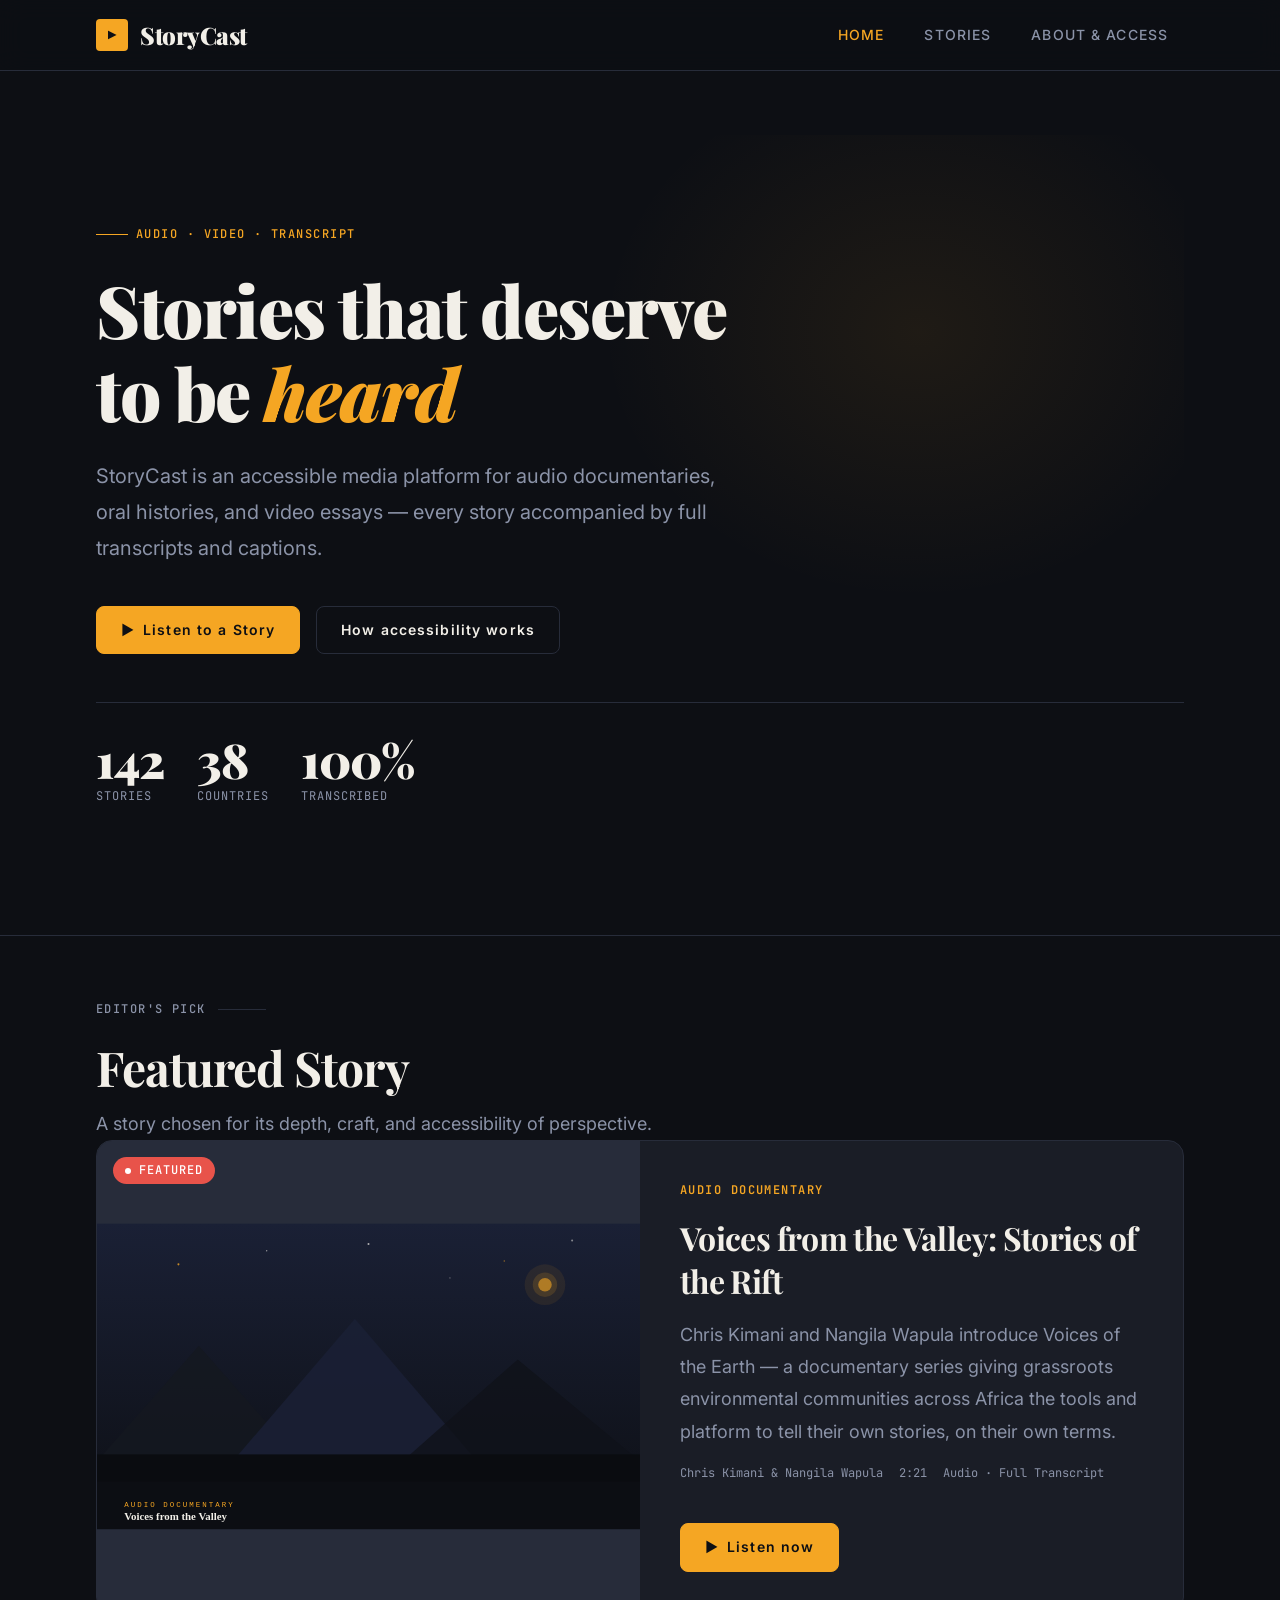
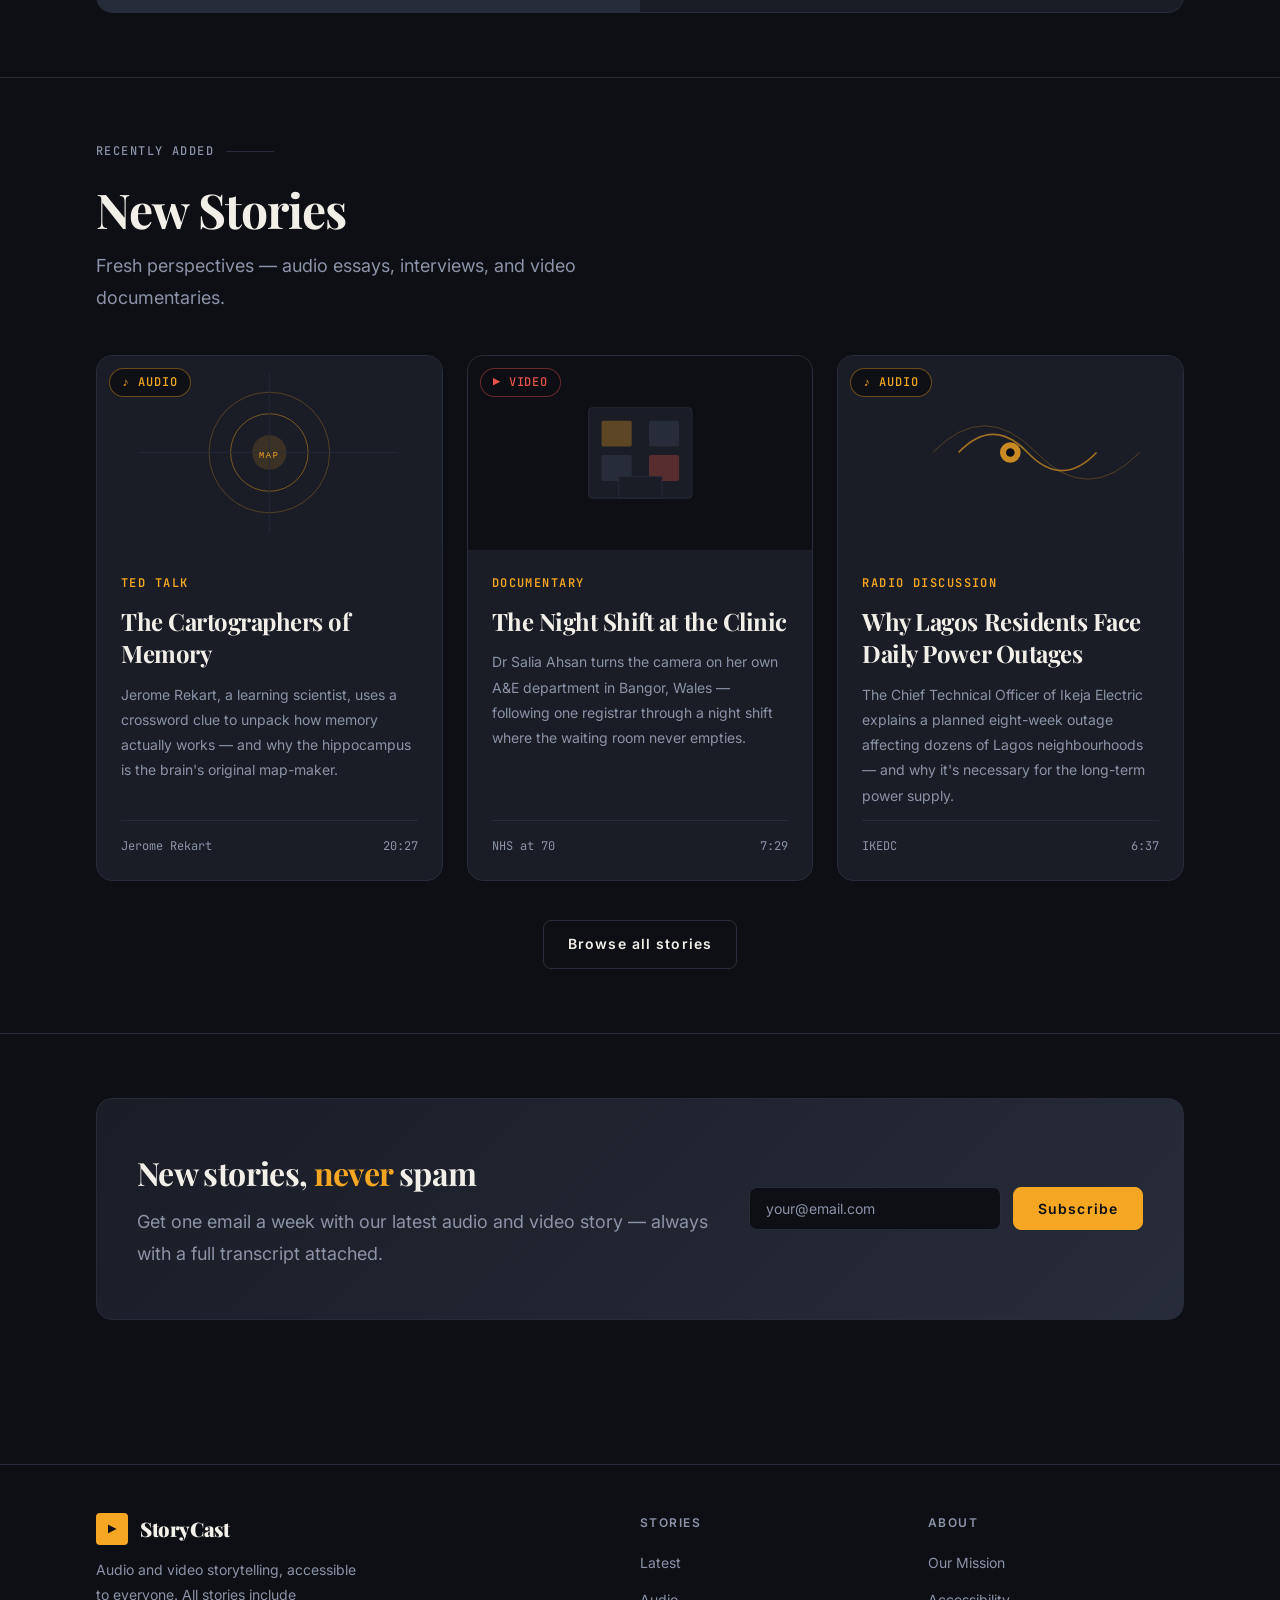
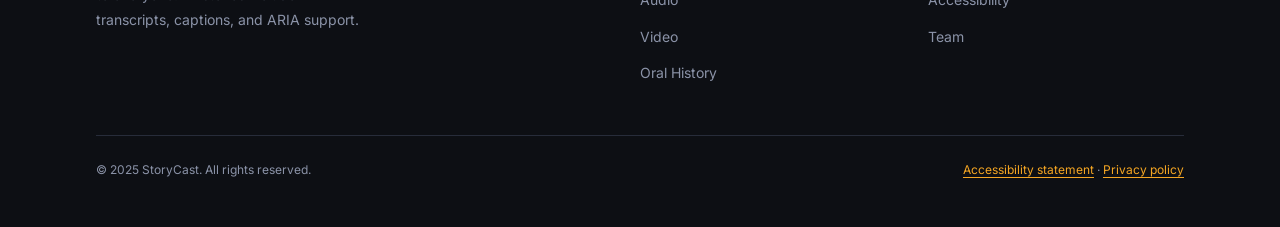
==== commit a38320c8: "updates" ====
--- a/index.html
+++ b/index.html
@@ -135,13 +135,13 @@
               </a>
             </h3>
             <p class="featured-story__excerpt">
-              A documentary capturing the voices of communities living along East Africa's
-              Great Rift Valley — people whose daily lives are shaped by geology,
-              tradition, and a changing climate.
+              Chris Kimani and Nangila Wapula introduce Voices of the Earth — a documentary
+              series giving grassroots environmental communities across Africa the tools and
+              platform to tell their own stories, on their own terms.
             </p>
             <div class="featured-story__meta">
-              <span>Audio Documentary</span>
-              <span aria-label="Duration: 6 minutes 37 seconds">6:37</span>
+              <span>Chris Kimani & Nangila Wapula</span>
+              <span aria-label="Duration: 2 minutes 21 seconds">2:21</span>
               <span>Audio · Full Transcript</span>
             </div>
             <div style="margin-top: 1.5rem;">
@@ -185,8 +185,9 @@
                   <a href="story/cartographers-of-memory.html">The Cartographers of Memory</a>
                 </h3>
                 <p class="story-card__excerpt">
-                  Jerome Rekart explores how memory and map-making are deeply intertwined —
-                  and what happens when we start thinking of memory itself as a kind of map.
+                  Jerome Rekart, a learning scientist, uses a crossword clue to unpack
+                  how memory actually works — and why the hippocampus is the brain's
+                  original map-maker.
                 </p>
                 <div class="story-card__meta">
                   <span>Jerome Rekart</span>
@@ -216,8 +217,9 @@
                   <a href="story/night-shift-at-the-clinic.html">The Night Shift at the Clinic</a>
                 </h3>
                 <p class="story-card__excerpt">
-                  A documentary following NHS staff through the night shift in Accident &
-                  Emergency, filmed to mark the NHS at 70 years old.
+                  Dr Salia Ahsan turns the camera on her own A&amp;E department in Bangor,
+                  Wales — following one registrar through a night shift where the waiting
+                  room never empties.
                 </p>
                 <div class="story-card__meta">
                   <span>NHS at 70</span>
@@ -246,8 +248,9 @@
                   <a href="story/radio-discussion.html">Why Lagos Residents Face Daily Power Outages</a>
                 </h3>
                 <p class="story-card__excerpt">
-                  A radio discussion examining the long, daily power outages hitting Lagos
-                  residents — and what IKEDC's role is in the ongoing electricity crisis.
+                  The Chief Technical Officer of Ikeja Electric explains a planned
+                  eight-week outage affecting dozens of Lagos neighbourhoods — and why
+                  it's necessary for the long-term power supply.
                 </p>
                 <div class="story-card__meta">
                   <span>IKEDC</span>
